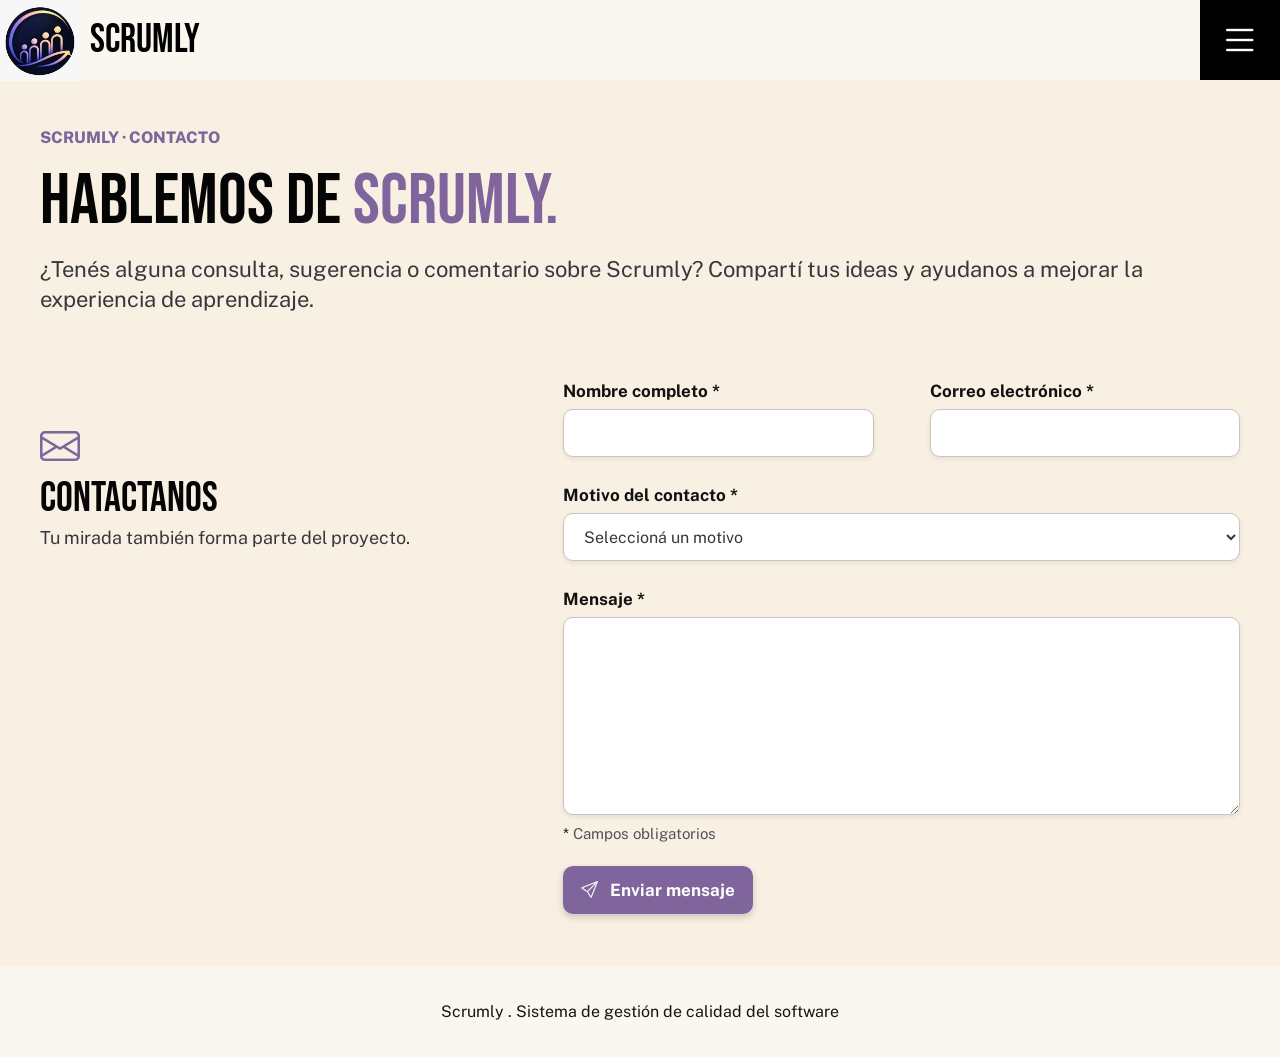
==== Contacto.html @ 3910c13b "Quinta entrega" ====
<!-- Declara que el documento usa HTML5. -->
<!DOCTYPE html>
<html lang="es">
	<head>
		<!-- Codificación, vista adaptable y título de la pestaña -->
		<meta charset="UTF-8" />
		<meta name="viewport" content="width=device-width, initial-scale=1.0" />
		<title>SCRUMLY - Contacto</title>

		<!-- Íconos, tipografías y hojas de estilo de esta página -->
		<link rel="stylesheet" href="https://cdn.jsdelivr.net/npm/bootstrap-icons@1.11.3/font/bootstrap-icons.min.css" />
		<link rel="preconnect" href="https://fonts.googleapis.com" />
		<link rel="preconnect" href="https://fonts.gstatic.com" crossorigin />
		<link href="https://fonts.googleapis.com/css2?family=Bebas+Neue&family=Public+Sans:wght@400;500;600;700;800;900&display=swap" rel="stylesheet" />
		<link rel="stylesheet" href="CSS/Contacto.css" />
		<link rel="stylesheet" href="CSS/menu.css" />
	</head>
	<body>
		<!-- Barra superior con el logo, el nombre del sitio y el acceso al menú -->
		<div class="Barra-de-Navegacion">
			<a href="index.html" class="Enlace-Logo">
				<img src="IMG/Logo-SCRUMLY.jpeg" alt="SCRUMLY Logo" class="logo-SCRUMLY" />
			</a>
			<p class="Titulo-Barra">SCRUMLY</p>
			<i class="Hambu bi-list" id="boton-menu"></i>

            <!-- Menú principal desplegable para navegar por las secciones del sitio -->
                <nav class="Menu" id="menu">
					<!-- Encabezado del panel de navegación -->
                    <div class="Menu-Titulo">
                        <span>MENÚ</span>
                    </div>

					<!-- Acceso directo a la página de inicio -->
                    <a href="index.html">
                        <i class="bi bi-house"></i>
                        <span>Inicio</span>
                    </a>

                    <!-- Sección desplegable de gestión de calidad -->
                    <div class="Item-Menu">
                        <div class="Titulo-Menu">
                            <i class="bi bi-patch-check"></i>

                            <span>
                                Gestión de la Calidad<br>
                                del Software
                            </span>

                            <i class="bi bi-chevron-down"></i>
                        </div>

                        <div class="Submenu">
                            <a href="Gestion-de-Calidad-del-Software.html#fundamentos-calidad">Fundamentos</a>
                            <a href="Gestion-de-Calidad-del-Software.html#calidad-agil">Técnicas de Aseguramiento de la Calidad</a>
                            <a href="Gestion-de-Calidad-del-Software.html#herramientas-calidad">Herramientas de Calidad</a>
                        </div>

                    </div>

					<!-- Sección desplegable de procesos de desarrollo -->
                    <div class="Item-Menu">
                        <div class="Titulo-Menu">
                            <i class="bi bi-bezier2"></i>
                            <span>Procesos de Desarrollo<br>de Software</span>
                            <i class="bi bi-chevron-down"></i>
                        </div>
                        <div class="Submenu">
                            <a href="Procesos-y-Desarrollo-de-Software.html#inicio-procesos">Ciclo de Vida del Desarrollo (SDLC)</a>
                            <a href="Procesos-y-Desarrollo-de-Software.html#modelo-cascada">Modelo en Cascada</a>
                            <a href="Procesos-y-Desarrollo-de-Software.html#modelo-v">Modelo en V</a>
                            <a href="Procesos-y-Desarrollo-de-Software.html#modelo-iterativo">Modelo Iterativo e Incremental</a>
                        </div>
                    </div>

					<!-- Sección desplegable de metodologías ágiles -->
                    <div class="Item-Menu">
                        <div class="Titulo-Menu">
                            <i class="bi bi-lightning-charge"></i>
                            <span>Metodologías Ágiles</span>
                            <i class="bi bi-chevron-down"></i>
                        </div>
                        <div class="Submenu">
                            <a href="Metodologias-Agiles.html#scrum-en-profundidad">Scrum en profundidad</a>
                            <a href="Metodologias-Agiles.html#kanban">Kanban</a>
                            <a href="Metodologias-Agiles.html#xp">XP (Extreme Programming)</a>
                            <a href="Procesos-y-Desarrollo-de-Software.html#comparacion-modelos">Comparativa con modelos tradicionales</a>
                        </div>
                    </div>

					<!-- Sección desplegable de recursos y materiales de aprendizaje -->
                    <div class="Item-Menu">
                        <div class="Titulo-Menu">
                            <i class="bi bi-book"></i>
                            <span>Recursos y Aprendizajes</span>
                            <i class="bi bi-chevron-down"></i>
                        </div>
                        <div class="Submenu">
                            <a href="Recursos-y-Aprendizajes.html#glosario">Glosario</a>
                            <a href="Recursos-y-Aprendizajes.html#preguntas-frecuentes">Preguntas Frecuentes</a>
                            <a href="Recursos-y-Aprendizajes.html#enlaces-interes">Enlaces de Interés</a>
                            <a href="Recursos-y-Aprendizajes.html#ejercicios-practicos">Ejercicios y Casos Prácticos</a>
                        </div>
                    </div>

					<!-- Enlaces directos a las páginas de equipo y contacto -->
                    <a href="Sobre-Nosotros.html"><i class="bi bi-people"></i><span>Sobre Nosotros</span></a>
                    <a href="Contacto.html" aria-current="page"><i class="bi bi-envelope"></i><span>Contacto</span></a>
                </nav>
            </div>

			<!-- Contenido principal de la página de contacto -->
		<div class="Pagina-Contacto">
			<!-- Presentación de la sección y motivo para ponerse en contacto -->
			<section class="Seccion-Principal-Contacto" aria-labelledby="titulo-principal-contacto">
				<p class="Antetitulo-Contacto">SCRUMLY · CONTACTO</p>
				<h1 id="titulo-principal-contacto">Hablemos de <span>Scrumly.</span></h1>
				<p class="Descripcion-Principal-Contacto">¿Tenés alguna consulta, sugerencia o comentario sobre Scrumly? Compartí tus ideas y ayudanos a mejorar la experiencia de aprendizaje.</p>
			</section>

			<!-- Introducción y formulario para enviar consultas, sugerencias o comentarios -->
			<section class="Seccion-Formulario-Contacto" id="formulario-contacto" aria-labelledby="titulo-formulario-contacto">
				<!-- Mensaje introductorio junto al formulario -->
				<div class="Introduccion-Formulario-Contacto">
					<i class="bi bi-envelope" aria-hidden="true"></i>
					<h2 id="titulo-formulario-contacto">Contactanos</h2>
					<p>Tu mirada también forma parte del proyecto.</p>
				</div>

				<!-- Formulario con campos requeridos y validación nativa del navegador -->
				<form class="Formulario-Contacto" method="post">
					<!-- Datos de contacto y contenido del mensaje -->
					<div class="Campos-Contacto">
						<!-- Nombre de la persona que envía el mensaje -->
						<div class="Campo-Contacto">
							<label for="nombre-contacto">Nombre completo <span aria-hidden="true">*</span></label>
							<input id="nombre-contacto" name="nombre" type="text" autocomplete="name" required />
						</div>
						<!-- Correo para poder identificar el remitente -->
						<div class="Campo-Contacto">
							<label for="correo-contacto">Correo electrónico <span aria-hidden="true">*</span></label>
							<input id="correo-contacto" name="correo" type="email" autocomplete="email" required />
						</div>
						<!-- Motivo elegido para clasificar el contacto -->
						<div class="Campo-Contacto Campo-Contacto-Completo">
							<label for="motivo-contacto">Motivo del contacto <span aria-hidden="true">*</span></label>
							<select id="motivo-contacto" name="motivo" required>
								<option value="" selected disabled>Seleccioná un motivo</option>
								<option value="consulta">Consulta</option>
								<option value="sugerencia">Sugerencia</option>
								<option value="comentario">Comentario</option>
								<option value="otro">Otro</option>
							</select>
						</div>
						<!-- Texto libre con el mensaje de la persona -->
						<div class="Campo-Contacto Campo-Contacto-Completo">
							<label for="mensaje-contacto">Mensaje <span aria-hidden="true">*</span></label>
							<textarea id="mensaje-contacto" name="mensaje" required></textarea>
						</div>
					</div>
					<!-- Aclaración sobre los campos requeridos y botón de envío -->
					<p class="Nota-Campos-Contacto"><span aria-hidden="true">*</span> Campos obligatorios</p>
					<button class="Boton-Enviar-Contacto" type="submit"><i class="bi bi-send" aria-hidden="true"></i>Enviar mensaje</button>
				</form>
			</section>
		</div>

        <!-- Pie de página compartido con el resto del sitio -->
        <div class="Seccion-footer">
            <footer>
                <p class="Parrafo-Pie"> Scrumly . Sistema de gestión de calidad del software</p>               
            </footer>
        </div>

		<!-- Lógica general del menú y las interacciones del sitio -->
        <script src="JS/script.js"></script>
    </body>
---- CSS/Contacto.css ----
/* Incluye bordes y rellenos dentro del ancho declarado de los elementos. */
*,
*::before,
*::after {
	box-sizing: border-box;
}

/* Apariencia base y fondo general de la página de contacto. */
body {
	margin: 0;
	background: #f8f0e3;
	color: #151515;
	font-family: 'Public Sans', sans-serif;
}

/* Variables de color locales para reutilizar acentos y bordes. */
.Pagina-Contacto {
	--color-acento-contacto: #80649c;
	--color-borde-contacto: rgba(164, 135, 101, 0.42);
}

/* Ancho máximo común y centrado de la portada y el formulario. */
.Seccion-Principal-Contacto,
.Seccion-Formulario-Contacto {
	width: min(100% - 64px, 1200px);
	margin: 0 auto;
}

/* Espaciado de la portada superior. */
.Seccion-Principal-Contacto {
	padding: 48px 0 38px;
}

/* Antetítulo que identifica la página actual. */
.Antetitulo-Contacto {
	margin: 0 0 20px;
	color: var(--color-acento-contacto);
	font-size: 16px;
	font-weight: 800;
}

/* Título principal; la palabra dentro de span recibe el color violeta. */
.Seccion-Principal-Contacto h1 {
	margin: 0;
	color: #050505;
	font-family: 'Bebas Neue', sans-serif;
	font-size: clamp(56px, 6vw, 72px);
	font-weight: 400;
	line-height: 0.98;
}

/* Resaltado de la marca dentro del título principal. */
.Seccion-Principal-Contacto h1 span {
	color: var(--color-acento-contacto);
}

/* Texto que explica para qué se puede usar el formulario. */
.Descripcion-Principal-Contacto {
	max-width: 1120px;
	margin: 16px 0 0;
	color: #38373b;
	font-size: 22px;
	line-height: 1.4;
}

/* Distribución en dos columnas: presentación a la izquierda y formulario a la derecha. */
.Seccion-Formulario-Contacto {
	display: grid;
	grid-template-columns: minmax(260px, 0.8fr) minmax(0, 1.2fr);
	gap: 72px;
	padding: 28px 0 52px;
}

/* Alinea verticalmente el mensaje introductorio con los campos. */
.Introduccion-Formulario-Contacto {
	padding-top: 42px;
}

/* Ícono de correo de la introducción del formulario. */
.Introduccion-Formulario-Contacto > i {
	color: var(--color-acento-contacto);
	font-size: 40px;
}

/* Encabezado de la columna introductoria. */
.Introduccion-Formulario-Contacto h2 {
	margin: 8px 0 4px;
	color: #050505;
	font-family: 'Bebas Neue', sans-serif;
	font-size: 42px;
	font-weight: 400;
	line-height: 1;
}

/* Texto breve debajo del encabezado del formulario. */
.Introduccion-Formulario-Contacto p {
	margin: 0;
	color: #38373b;
	font-size: 18px;
	line-height: 1.5;
}

/* Evita que el formulario desborde la columna que lo contiene. */
.Formulario-Contacto {
	min-width: 0;
}

/* Dos campos por fila en escritorio, con separación uniforme. */
.Campos-Contacto {
	display: grid;
	grid-template-columns: repeat(2, minmax(0, 1fr));
	gap: 28px 56px;
}

/* Apila la etiqueta y el control de cada campo. */
.Campo-Contacto {
	display: flex;
	min-width: 0;
	flex-direction: column;
	gap: 8px;
}

/* Hace que los campos de motivo y mensaje ocupen toda la fila. */
.Campo-Contacto-Completo {
	grid-column: 1 / -1;
}

/* Apariencia de las etiquetas del formulario. */
.Campo-Contacto label {
	color: #111;
	font-size: 17px;
	font-weight: 700;
}

/* Mantiene visibles los indicadores de campo obligatorio. */
.Campo-Contacto label span,
.Nota-Campos-Contacto span {
	color: #111;
}

/* Estilo compartido para entradas, selector y área de texto. */
.Campo-Contacto input,
.Campo-Contacto select,
.Campo-Contacto textarea {
	width: 100%;
	border: 1px solid #c9c4bd;
	border-radius: 10px;
	background: #fff;
	color: #38373b;
	font: inherit;
	font-size: 16px;
	box-shadow: 0 2px 5px rgba(32, 27, 22, 0.08);
}

/* Altura y relleno de los controles de una sola línea. */
.Campo-Contacto input,
.Campo-Contacto select {
	height: 48px;
	padding: 0 16px;
}

/* Indica que las opciones del motivo pueden seleccionarse. */
.Campo-Contacto select {
	cursor: pointer;
}

/* Área amplia para redactar el mensaje. */
.Campo-Contacto textarea {
	min-height: 198px;
	padding: 14px 16px;
	resize: vertical;
}

/* Resalta los controles al navegar con teclado o darles foco. */
.Campo-Contacto input:focus-visible,
.Campo-Contacto select:focus-visible,
.Campo-Contacto textarea:focus-visible {
	border-color: var(--color-acento-contacto);
	outline: 3px solid rgba(128, 100, 156, 0.2);
	outline-offset: 1px;
}

/* Nota que explica el significado del asterisco. */
.Nota-Campos-Contacto {
	margin: 10px 0 24px;
	color: #55515a;
	font-size: 15px;
}

/* Botón principal para enviar el formulario. */
.Boton-Enviar-Contacto {
	display: inline-flex;
	align-items: center;
	justify-content: center;
	gap: 12px;
	min-height: 48px;
	padding: 10px 18px;
	border: 0;
	border-radius: 10px;
	background: var(--color-acento-contacto);
	color: #fff;
	cursor: pointer;
	font: inherit;
	font-size: 17px;
	font-weight: 700;
	box-shadow: 0 3px 7px rgba(32, 27, 22, 0.2);
	transition: background-color 0.2s ease, transform 0.2s ease;
}

/* Cambio visual del botón cuando el puntero pasa por encima. */
.Boton-Enviar-Contacto:hover {
	transform: translateY(-2px);
	background: #654b80;
}

/* Indicador visible de foco para navegación accesible por teclado. */
.Boton-Enviar-Contacto:focus-visible {
	outline: 3px solid #c8b5e4;
	outline-offset: 3px;
}

/* En tablet y móvil, apila introducción y formulario y reduce márgenes. */
@media (max-width: 760px) {
	.Seccion-Principal-Contacto,
	.Seccion-Formulario-Contacto {
		width: min(100% - 36px, 1200px);
	}

	.Seccion-Principal-Contacto {
		padding: 36px 0 22px;
	}

	.Antetitulo-Contacto {
		margin-bottom: 16px;
		font-size: 14px;
	}

	.Seccion-Principal-Contacto h1 {
		font-size: clamp(46px, 11vw, 62px);
	}

	.Descripcion-Principal-Contacto {
		font-size: 18px;
		line-height: 1.5;
	}

	.Seccion-Formulario-Contacto {
		grid-template-columns: 1fr;
		gap: 28px;
		padding: 20px 0 40px;
	}

	.Introduccion-Formulario-Contacto {
		padding-top: 0;
	}
}

/* En teléfonos estrechos, organiza cada campo en una sola columna. */
@media (max-width: 520px) {
	.Campos-Contacto {
		grid-template-columns: 1fr;
		gap: 20px;
	}

	.Campo-Contacto-Completo {
		grid-column: auto;
	}

	.Campo-Contacto textarea {
		min-height: 170px;
	}

	.Boton-Enviar-Contacto {
		width: 100%;
	}
}
---- CSS/menu.css ----
/* Barra y menú compartidos por todas las páginas */
.Barra-de-Navegacion {
    width: 100%;
    height: 80px;
    margin: 0;
    box-sizing: border-box;
    display: flex;
    align-items: center;
    justify-content: space-between;
    position: relative;
    z-index: 1000;
    background-color: #faf6f0;
}

.Enlace-Logo {
    display: block;
    line-height: 0;
}

.logo-SCRUMLY {
    width: 80px;
    height: auto;
}

.Titulo-Barra {
    margin: 0 auto 0 10px;
    color: #000000;
    font-family: 'Bebas Neue', sans-serif;
    font-size: 40px;
}

.Hambu {
    display: flex;
    align-items: center;
    justify-content: center;
    width: 80px;
    height: 80px;
    color: #ffffff;
    background-color: #000000;
    font-size: 40px;
    cursor: pointer;
}

.Menu {
    display: none;
    position: absolute;
    top: 80px;
    right: 0;
    width: 300px;
    background-color: #0B0D1A;
    border-radius: 0 0 15px 15px;
    z-index: 2000;
}

.Menu.activo {
    display: block;
}

.Menu-Titulo {
    padding: 15px 20px;
    color: white;
    font-family: 'Public Sans', sans-serif;
    font-weight: bold;
    border-bottom: 1px solid #333;
}

.Menu > a {
    display: flex;
    align-items: center;
    gap: 12px;
    padding: 15px 20px;
    color: white;
    text-decoration: none;
    font-family: 'Public Sans', sans-serif;
    font-size: 14px;
    border-bottom: 1px solid #333;
}

.Menu > a:hover {
    background-color: #171a2d;
}

.Menu i {
    color: #D8C8F2;
    font-size: 18px;
}

.Menu i.bi {
    padding: 0;
    background: transparent;
    border-radius: 0;
}

.Titulo-Menu {
    display: flex;
    align-items: center;
    gap: 10px;
    padding: 12px 15px;
    color: white;
    font-family: 'Public Sans', sans-serif;
    font-size: 13px;
    cursor: pointer;
    border-bottom: 1px solid #333;
}

.Titulo-Menu span {
    flex: 1;
}

.Submenu {
    display: none;
}

.Submenu.activo {
    display: block;
}

.Submenu a {
    display: block;
    padding: 7px 20px 7px 50px;
    color: white;
    text-decoration: none;
    font-family: 'Public Sans', sans-serif;
    font-size: 11px;
    border-bottom: 1px solid #222;
}

.Submenu a:hover {
    color: #D8C8F2;
}

.bi-chevron-down {
    transition: transform 0.3s ease;
}

.bi-chevron-down.girada {
    transform: rotate(180deg);
}

/* Pie de página */
.Seccion-footer {
    background-color: #faf6f0;
    width: 100%;
    margin: 0;
    padding: 20px;
    box-sizing: border-box;
    text-align: center;
}

.Parrafo-Pie {
    font-family: 'Public Sans', sans-serif;
}
@media (max-width: 768px) {
    .Barra-de-Navegacion {
        height: 70px;
        padding: 0 10px;
    }

    .logo-SCRUMLY {
        width: 60px;
    }

    .Titulo-Barra {
        margin-left: 5px;
        font-size: 32px;
    }

    .Hambu {
        width: 60px;
        height: 70px;
        font-size: 32px;
    }

    .Menu {
        top: 70px;
        right: 0;
        width: 55%;
        border-radius: 0 0 15px 15px;
    }

    .Menu-Titulo {
        padding: 12px 15px;
        font-size: 14px;
    }

    .Menu > a {
        gap: 8px;
        padding: 12px 15px;
        font-size: 12px;
    }

    .Menu i,
    .Menu .bi {
        font-size: 16px;
    }

    .Titulo-Menu {
        gap: 7px;
        padding: 10px 12px;
        font-size: 11px;
    }

    .Submenu a {
        padding: 6px 10px 6px 38px;
        font-size: 9px;
    }
}















/* =========================================================
   MENÚ RESPONSIVO: ANCHO Y ALTO SEGUROS EN TELÉFONOS
   ========================================================= */
@media (max-width: 768px) {
    .Menu {
        width: min(300px, calc(100vw - 16px));
        max-height: calc(100vh - 80px);
        overflow-y: auto;
        overscroll-behavior: contain;
    }

    .Titulo-Menu,
    .Menu > a,
    .Submenu a {
        min-width: 0;
        overflow-wrap: anywhere;
    }
}
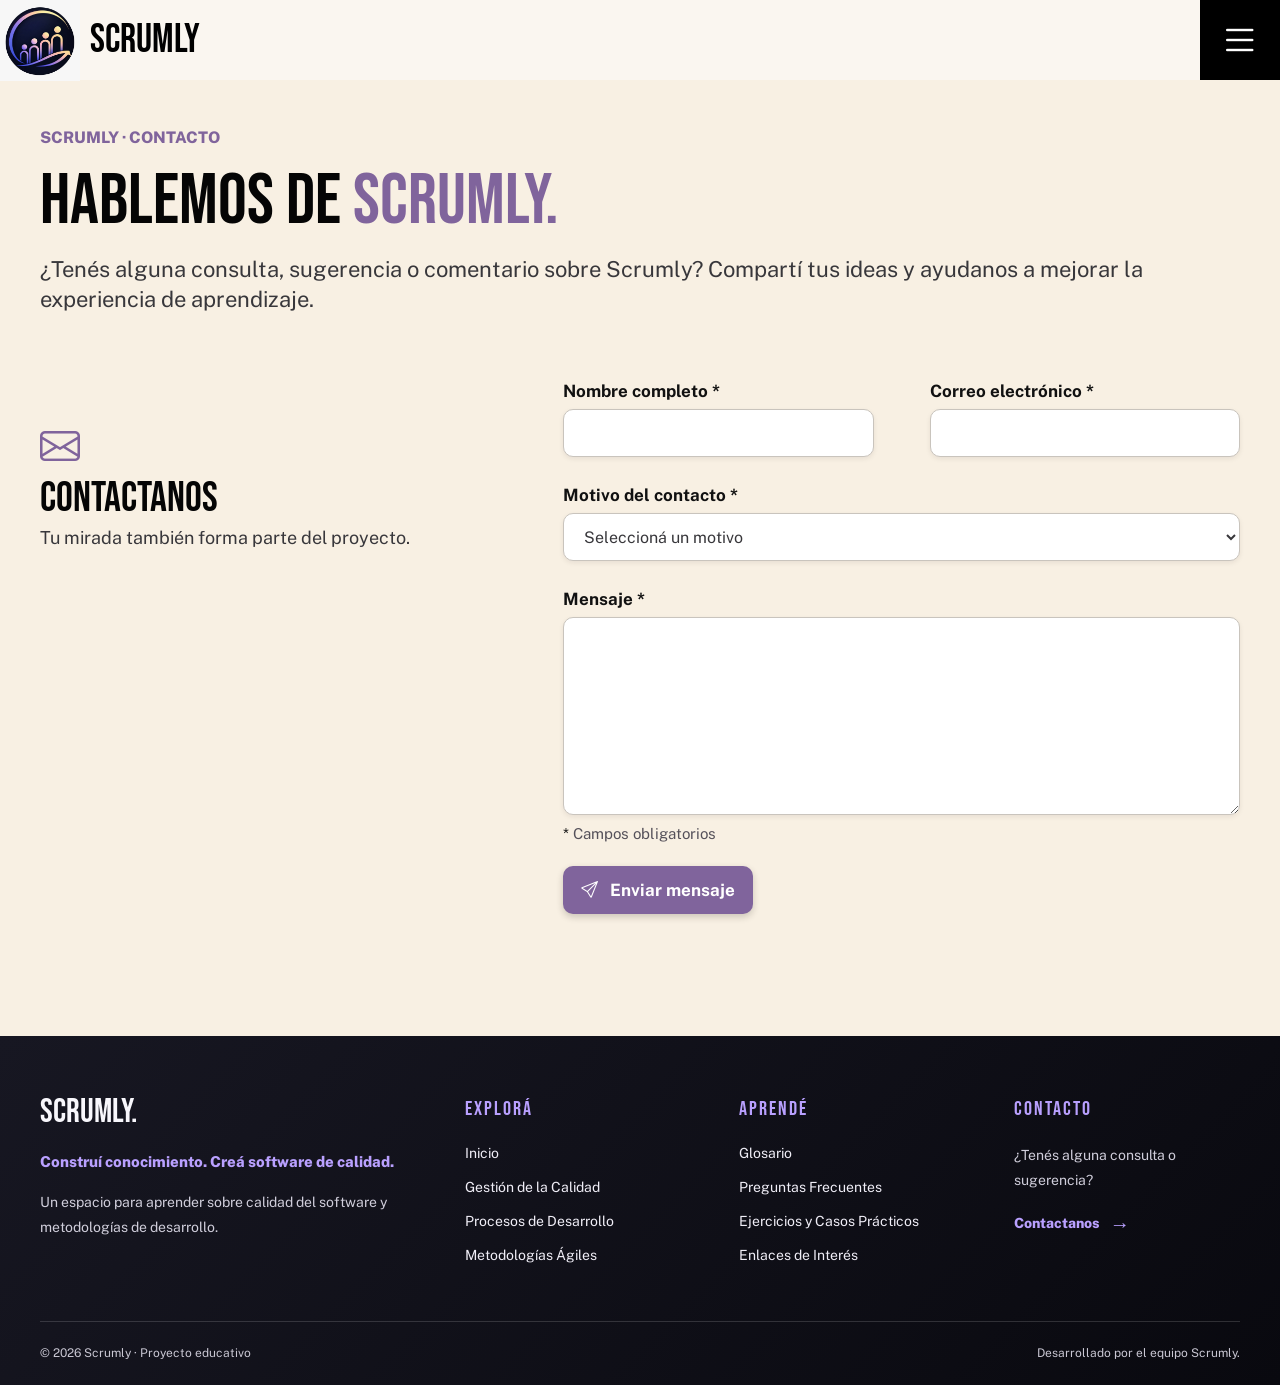
==== commit 84155bb9: "Novena entrega" ====
--- a/Contacto.html
+++ b/Contacto.html
@@ -14,6 +14,7 @@
 		<link href="https://fonts.googleapis.com/css2?family=Bebas+Neue&family=Public+Sans:wght@400;500;600;700;800;900&display=swap" rel="stylesheet" />
 		<link rel="stylesheet" href="CSS/Contacto.css" />
 		<link rel="stylesheet" href="CSS/menu.css" />
+		<link rel="stylesheet" href="CSS/footer.css">
 	</head>
 	<body>
 		<!-- Barra superior con el logo, el nombre del sitio y el acceso al menú -->
@@ -25,7 +26,8 @@
 			<i class="Hambu bi-list" id="boton-menu"></i>
 
             <!-- Menú principal desplegable para navegar por las secciones del sitio -->
-                <nav class="Menu" id="menu">
+                <div id="menu-container">
+                    <nav class="Menu" id="menu">
 					<!-- Encabezado del panel de navegación -->
                     <div class="Menu-Titulo">
                         <span>MENÚ</span>
@@ -81,10 +83,10 @@
                             <i class="bi bi-chevron-down"></i>
                         </div>
                         <div class="Submenu">
-                            <a href="Metodologias-Agiles.html#scrum-en-profundidad">Scrum en profundidad</a>
+                            <a href="Metodologias-Agiles.html#scrum">Scrum</a>
                             <a href="Metodologias-Agiles.html#kanban">Kanban</a>
                             <a href="Metodologias-Agiles.html#xp">XP (Extreme Programming)</a>
-                            <a href="Procesos-y-Desarrollo-de-Software.html#comparacion-modelos">Comparativa con modelos tradicionales</a>
+                            <a href="Metodologias-Agiles.html#comparativa">Comparador de metodologías</a>
                         </div>
                     </div>
 
@@ -100,13 +102,15 @@
                             <a href="Recursos-y-Aprendizajes.html#preguntas-frecuentes">Preguntas Frecuentes</a>
                             <a href="Recursos-y-Aprendizajes.html#enlaces-interes">Enlaces de Interés</a>
                             <a href="Recursos-y-Aprendizajes.html#ejercicios-practicos">Ejercicios y Casos Prácticos</a>
+							<a href="Recursos-y-Aprendizajes.html#encuesta-metodología">Encuesta sobre Metodologías</a>
                         </div>
                     </div>
 
 					<!-- Enlaces directos a las páginas de equipo y contacto -->
                     <a href="Sobre-Nosotros.html"><i class="bi bi-people"></i><span>Sobre Nosotros</span></a>
                     <a href="Contacto.html" aria-current="page"><i class="bi bi-envelope"></i><span>Contacto</span></a>
-                </nav>
+                    </nav>
+                </div>
             </div>
 
 			<!-- Contenido principal de la página de contacto -->
@@ -165,12 +169,10 @@
 			</section>
 		</div>
 
-        <!-- Pie de página compartido con el resto del sitio -->
-        <div class="Seccion-footer">
-            <footer>
-                <p class="Parrafo-Pie"> Scrumly . Sistema de gestión de calidad del software</p>               
-            </footer>
-        </div>
+        <!-- Sección pie -->
+		<div id="footer-container"></div>
+
+		<script src="JS/footer.js"></script>
 
 		<!-- Lógica general del menú y las interacciones del sitio -->
         <script src="JS/script.js"></script>
--- a/CSS/Contacto.css
+++ b/CSS/Contacto.css
@@ -220,6 +220,13 @@
 }
 
 /* En tablet y móvil, apila introducción y formulario y reduce márgenes. */
+
+
+
+/* En teléfonos estrechos, organiza cada campo en una sola columna. */
+
+
+/* Media queries: ajustes para tablets y teléfonos */
 @media (max-width: 760px) {
 	.Seccion-Principal-Contacto,
 	.Seccion-Formulario-Contacto {
@@ -255,7 +262,6 @@
 	}
 }
 
-/* En teléfonos estrechos, organiza cada campo en una sola columna. */
 @media (max-width: 520px) {
 	.Campos-Contacto {
 		grid-template-columns: 1fr;
--- a/CSS/menu.css
+++ b/CSS/menu.css
@@ -67,17 +67,38 @@
 .Menu > a {
     display: flex;
     align-items: center;
+    justify-content: flex-start;
     gap: 12px;
+    width: 100%;
     padding: 15px 20px;
     color: white;
     text-decoration: none;
     font-family: 'Public Sans', sans-serif;
     font-size: 14px;
     border-bottom: 1px solid #333;
-}
-
-.Menu > a:hover {
+    transition: background-color 0.2s ease;
+}
+
+.Menu > a:hover,
+.Menu > a:focus-visible,
+.Menu > a:active,
+.Item-Menu:hover > .Titulo-Menu,
+.Item-Menu:focus-within > .Titulo-Menu,
+.Titulo-Menu:hover,
+.Titulo-Menu:focus-visible,
+.Titulo-Menu:active,
+.Submenu a:hover,
+.Submenu a:focus-visible,
+.Submenu a:active {
     background-color: #171a2d;
+}
+
+.Menu > a > i {
+    flex: 0 0 18px;
+}
+
+.Menu > a > span {
+    flex: 1;
 }
 
 .Menu i {
@@ -101,6 +122,7 @@
     font-size: 13px;
     cursor: pointer;
     border-bottom: 1px solid #333;
+    transition: background-color 0.2s ease;
 }
 
 .Titulo-Menu span {
@@ -123,9 +145,11 @@
     font-family: 'Public Sans', sans-serif;
     font-size: 11px;
     border-bottom: 1px solid #222;
-}
-
-.Submenu a:hover {
+    transition: background-color 0.2s ease, color 0.2s ease;
+}
+
+.Submenu a:hover,
+.Submenu a:focus-visible {
     color: #D8C8F2;
 }
 
@@ -154,10 +178,6 @@
     .Barra-de-Navegacion {
         height: 70px;
         padding: 0 10px;
-    }
-
-    .logo-SCRUMLY {
-        width: 60px;
     }
 
     .Titulo-Barra {
--- a/CSS/footer.css
+++ b/CSS/footer.css
@@ -0,0 +1,153 @@
+/* ========================================
+   PIE DE PÁGINA COMPARTIDO DE SCRUMLY
+   ======================================== */
+
+.footer-scrumly {
+    width: 100%;
+    margin-top: 70px;
+    padding: 55px 24px 0;
+    box-sizing: border-box;
+    background: linear-gradient(135deg, #171722, #09090f);
+    color: #f8f7fc;
+    font-family: 'Public Sans', Arial, sans-serif;
+}
+
+.footer-scrumly *,
+.footer-scrumly *::before,
+.footer-scrumly *::after {
+    box-sizing: border-box;
+}
+
+.footer-contenido {
+    width: min(100%, 1200px);
+    margin: 0 auto;
+    display: grid;
+    grid-template-columns: 1.5fr 0.9fr 0.9fr 0.9fr;
+    gap: 48px;
+    padding-bottom: 55px;
+}
+
+.footer-marca h2 {
+    margin: 0 0 18px;
+    color: #f8f7fc;
+    font-family: 'Bebas Neue', sans-serif;
+    font-size: 34px;
+    font-weight: 400;
+}
+
+.footer-marca h3 {
+    margin: 0 0 16px;
+    color: #b9a0ff;
+    font-size: 15px;
+    line-height: 1.6;
+    font-weight: 800;
+}
+
+.footer-marca p,
+.footer-contacto p {
+    margin: 0;
+    color: #d0cedb;
+    font-size: 14px;
+    line-height: 1.8;
+}
+
+.footer-columna {
+    display: flex;
+    flex-direction: column;
+    align-items: flex-start;
+    gap: 13px;
+}
+
+.footer-columna h3 {
+    margin: 6px 0 9px;
+    color: #b9a0ff;
+    font-family: 'Bebas Neue', sans-serif;
+    font-size: 20px;
+    font-weight: 400;
+    letter-spacing: 2px;
+}
+
+.footer-columna a {
+    color: #f0eef7;
+    font-size: 14px;
+    line-height: 1.5;
+    text-decoration: none;
+    transition: color 0.2s ease, transform 0.2s ease;
+}
+
+.footer-columna a:hover {
+    color: #b9a0ff;
+    transform: translateX(3px);
+}
+
+.footer-contacto p {
+    margin-bottom: 2px;
+}
+
+.footer-columna .footer-enlace-contacto {
+    display: inline-flex;
+    align-items: center;
+    gap: 10px;
+    color: #b9a0ff;
+    font-weight: 800;
+}
+
+.footer-enlace-contacto span {
+    font-size: 20px;
+    transition: transform 0.2s ease;
+}
+
+.footer-enlace-contacto:hover span {
+    transform: translateX(5px);
+}
+
+.footer-inferior {
+    width: min(100%, 1200px);
+    margin: 0 auto;
+    padding: 22px 0;
+    border-top: 1px solid rgba(255, 255, 255, 0.15);
+    display: flex;
+    align-items: center;
+    justify-content: space-between;
+    gap: 20px;
+}
+
+.footer-inferior p {
+    margin: 0;
+    color: #c9c7d3;
+    font-size: 12px;
+    line-height: 1.6;
+}
+
+/* Adaptación para tablets */
+@media (max-width: 900px) {
+    .footer-contenido {
+        grid-template-columns: repeat(2, minmax(0, 1fr));
+        gap: 38px;
+    }
+}
+
+/* Adaptación para celulares */
+@media (max-width: 560px) {
+    .footer-scrumly {
+        margin-top: 45px;
+        padding: 38px 22px 0;
+    }
+
+    .footer-contenido {
+        grid-template-columns: 1fr;
+        gap: 32px;
+        padding-bottom: 35px;
+    }
+
+    .footer-marca h2 {
+        font-size: 30px;
+    }
+
+    .footer-inferior {
+        align-items: flex-start;
+        flex-direction: column;
+        gap: 8px;
+        padding: 18px 0;
+    }
+}
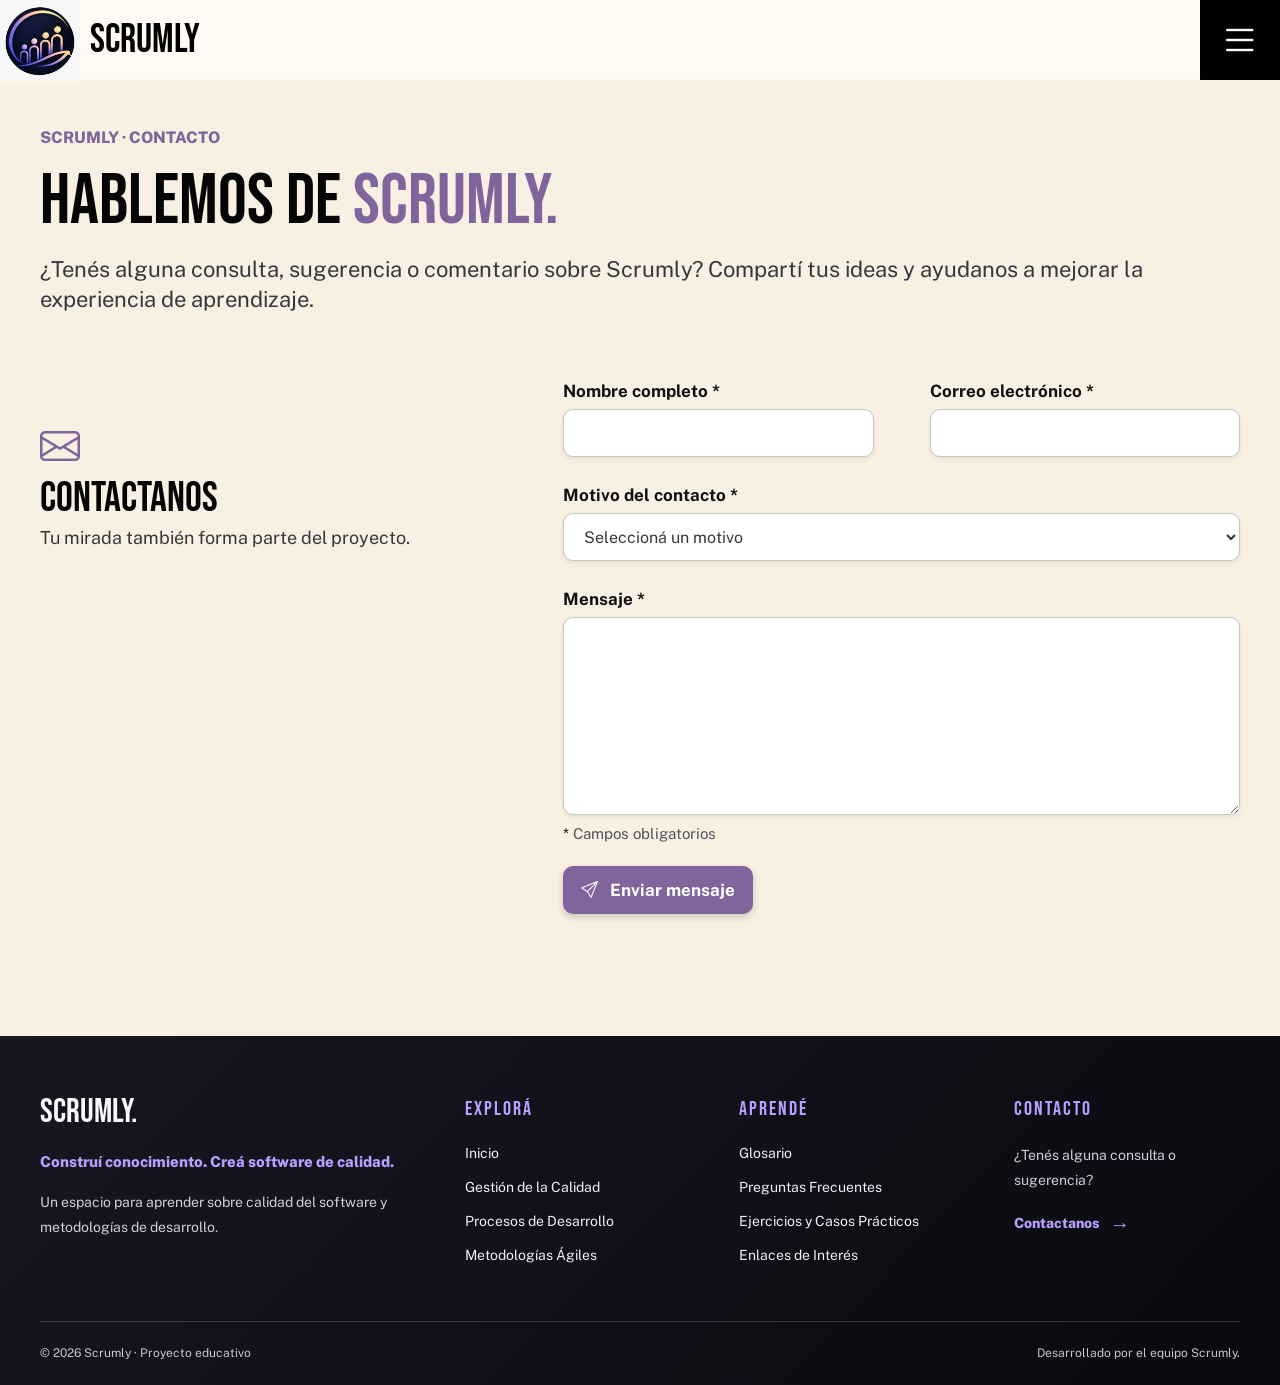
==== commit 3bd9ac3a: "Actualización de animacion" ====
--- a/Contacto.html
+++ b/Contacto.html
@@ -17,6 +17,15 @@
 		<link rel="stylesheet" href="CSS/footer.css">
 	</head>
 	<body>
+		
+<!-- Aviso de confirmación del formulario -->
+<div class="Aviso-Mensaje-Enviado" id="aviso-mensaje-enviado" role="status" aria-live="polite">
+    <span class="Icono-Mensaje-Enviado">
+        <i class="bi bi-check-lg" aria-hidden="true"></i>
+    </span>
+    <span>Mensaje enviado</span>
+</div>
+
 		<!-- Barra superior con el logo, el nombre del sitio y el acceso al menú -->
 		<div class="Barra-de-Navegacion">
 			<a href="index.html" class="Enlace-Logo">
--- a/CSS/Contacto.css
+++ b/CSS/Contacto.css
@@ -280,3 +280,81 @@
 		width: 100%;
 	}
 }
+
+
+/* Aviso flotante de mensaje enviado */
+.Aviso-Mensaje-Enviado {
+    position: fixed;
+    top: 50%;
+    left: 50%;
+    z-index: 9999;
+
+    display: flex;
+    align-items: center;
+    gap: 10px;
+
+    padding: 13px 20px;
+    border: 1px solid rgba(66, 145, 91, 0.28);
+    border-radius: 14px;
+
+    background: rgba(220, 245, 226, 0.94);
+    color: #245b36;
+
+    font-family: 'Public Sans', sans-serif;
+    font-size: 15px;
+    font-weight: 700;
+
+    box-shadow: 0 8px 28px rgba(26, 65, 39, 0.14);
+    backdrop-filter: blur(10px);
+
+    opacity: 0;
+    visibility: hidden;
+    pointer-events: none;
+
+    transform: translate(-50%, -45%) scale(0.96);
+    transition:
+        opacity 0.3s ease,
+        transform 0.3s ease,
+        visibility 0.3s ease;
+}
+
+/* Ícono verde con fondo translúcido */
+.Icono-Mensaje-Enviado {
+    display: flex;
+    align-items: center;
+    justify-content: center;
+
+    width: 27px;
+    height: 27px;
+    flex-shrink: 0;
+
+    border-radius: 50%;
+    background: rgba(67, 160, 94, 0.16);
+    color: #287844;
+    font-size: 19px;
+}
+
+/* Aparición centrada */
+.Aviso-Mensaje-Enviado.visible {
+    opacity: 1;
+    visibility: visible;
+    transform: translate(-50%, -50%) scale(1);
+}
+
+/* Ajuste para celulares */
+@media (max-width: 520px) {
+    .Aviso-Mensaje-Enviado {
+        width: max-content;
+        max-width: calc(100% - 32px);
+        padding: 12px 16px;
+        font-size: 14px;
+    }
+}
+
+/* Respeta la preferencia de movimiento reducido */
+@media (prefers-reduced-motion: reduce) {
+    .Aviso-Mensaje-Enviado {
+        transition: none;
+    }
+}
+
--- a/CSS/menu.css
+++ b/CSS/menu.css
@@ -1,4 +1,4 @@
-/* Barra y menú compartidos por todas las páginas */
+/* Barra superior, navegación desplegable y pie compartidos por todas las páginas. */
 .Barra-de-Navegacion {
     width: 100%;
     height: 80px;
@@ -9,7 +9,7 @@
     justify-content: space-between;
     position: relative;
     z-index: 1000;
-    background-color: #faf6f0;
+    background-color: #fffaf4;
 }
 
 .Enlace-Logo {
@@ -174,6 +174,7 @@
 .Parrafo-Pie {
     font-family: 'Public Sans', sans-serif;
 }
+/* En móvil, limita el menú al espacio visible y permite desplazarse por sus enlaces. */
 @media (max-width: 768px) {
     .Barra-de-Navegacion {
         height: 70px;
@@ -194,7 +195,10 @@
     .Menu {
         top: 70px;
         right: 0;
-        width: 55%;
+        width: min(300px, calc(100vw - 16px));
+        max-height: calc(100vh - 80px);
+        overflow-y: auto;
+        overscroll-behavior: contain;
         border-radius: 0 0 15px 15px;
     }
 
@@ -223,32 +227,6 @@
     .Submenu a {
         padding: 6px 10px 6px 38px;
         font-size: 9px;
-    }
-}
-
-
-
-
-
-
-
-
-
-
-
-
-
-
-
-/* =========================================================
-   MENÚ RESPONSIVO: ANCHO Y ALTO SEGUROS EN TELÉFONOS
-   ========================================================= */
-@media (max-width: 768px) {
-    .Menu {
-        width: min(300px, calc(100vw - 16px));
-        max-height: calc(100vh - 80px);
-        overflow-y: auto;
-        overscroll-behavior: contain;
     }
 
     .Titulo-Menu,
--- a/CSS/footer.css
+++ b/CSS/footer.css
@@ -20,11 +20,17 @@
 
 .footer-contenido {
     width: min(100%, 1200px);
+    min-width: 0;
     margin: 0 auto;
     display: grid;
-    grid-template-columns: 1.5fr 0.9fr 0.9fr 0.9fr;
+    grid-template-columns: minmax(0, 1.5fr) repeat(3, minmax(0, 0.9fr));
     gap: 48px;
     padding-bottom: 55px;
+}
+
+.footer-marca,
+.footer-columna {
+    min-width: 0;
 }
 
 .footer-marca h2 {
@@ -117,6 +123,7 @@
     color: #c9c7d3;
     font-size: 12px;
     line-height: 1.6;
+    overflow-wrap: anywhere;
 }
 
 /* Adaptación para tablets */
@@ -125,23 +132,41 @@
         grid-template-columns: repeat(2, minmax(0, 1fr));
         gap: 38px;
     }
+
+    .footer-inferior {
+        align-items: flex-start;
+        flex-wrap: wrap;
+    }
 }
 
 /* Adaptación para celulares */
 @media (max-width: 560px) {
     .footer-scrumly {
         margin-top: 45px;
-        padding: 38px 22px 0;
+        padding: 38px 18px 0;
     }
 
     .footer-contenido {
-        grid-template-columns: 1fr;
-        gap: 32px;
+        grid-template-columns: repeat(2, minmax(0, 1fr));
+        gap: 28px 18px;
         padding-bottom: 35px;
+    }
+
+    .footer-marca,
+    .footer-contacto {
+        grid-column: 1 / -1;
     }
 
     .footer-marca h2 {
         font-size: 30px;
+    }
+
+    .footer-columna {
+        gap: 10px;
+    }
+
+    .footer-columna a {
+        overflow-wrap: anywhere;
     }
 
     .footer-inferior {
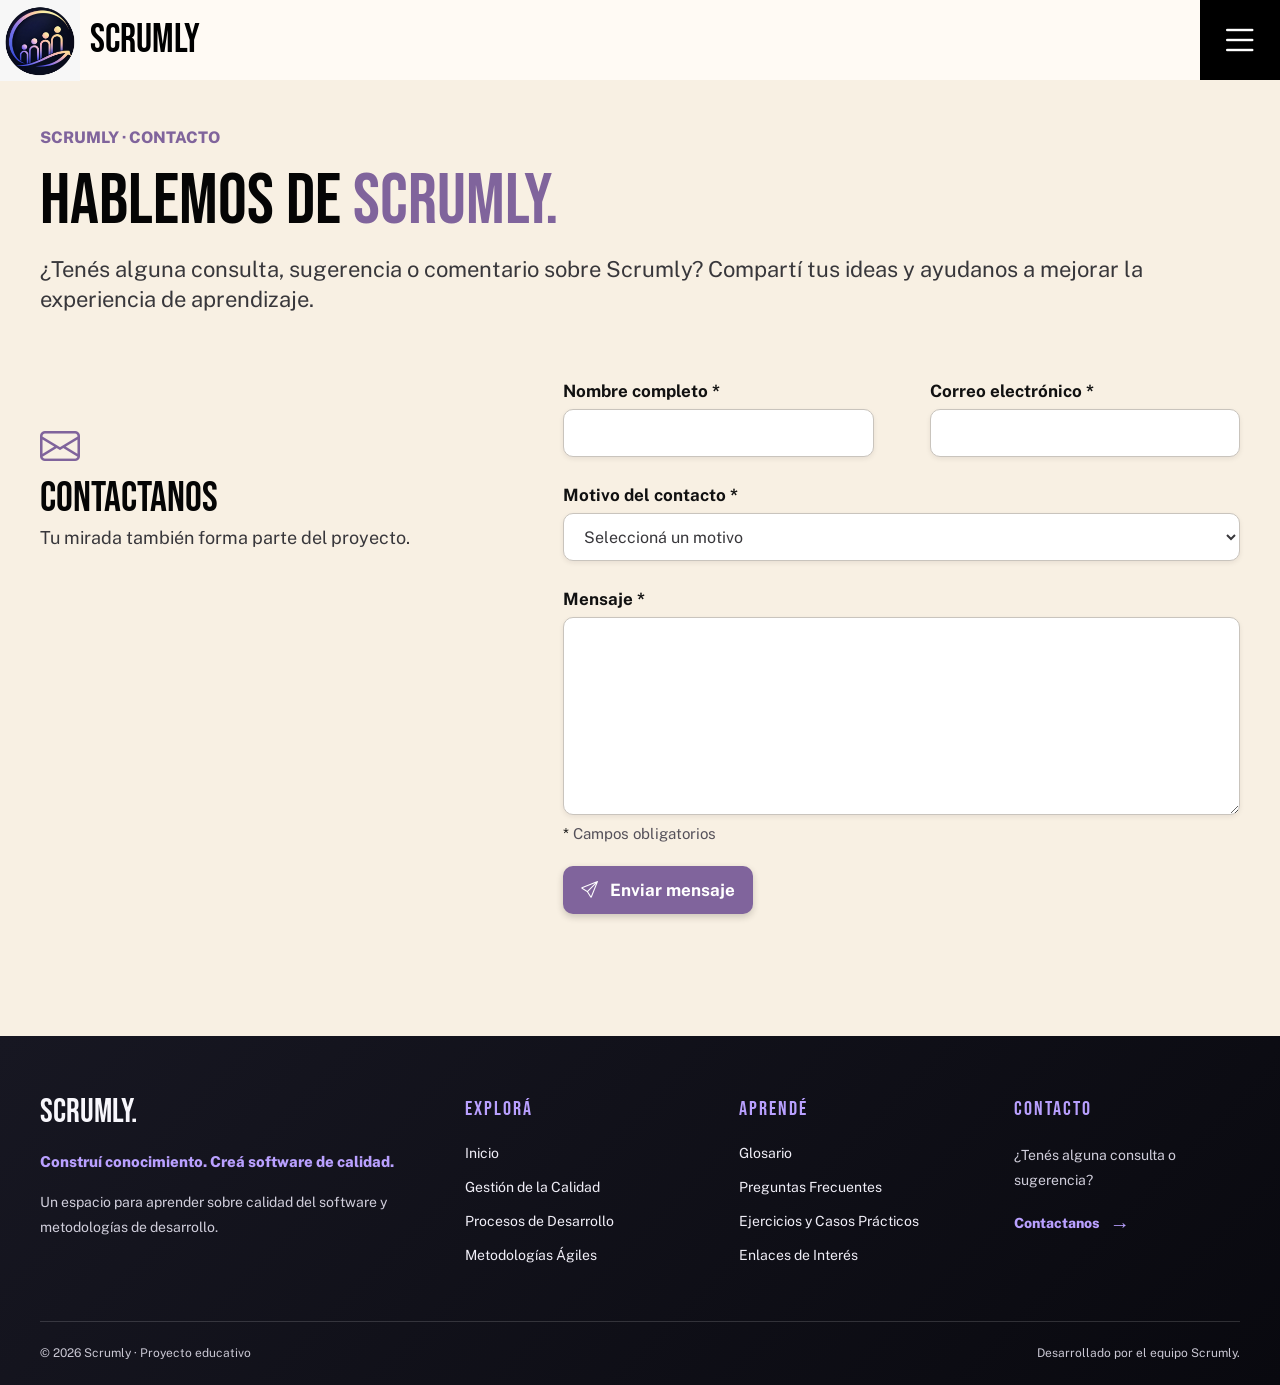
==== commit 92432f6d: "Detalles de pagina" ====
--- a/Contacto.html
+++ b/Contacto.html
@@ -18,109 +18,16 @@
 	</head>
 	<body>
 		
-<!-- Aviso de confirmación del formulario -->
-<div class="Aviso-Mensaje-Enviado" id="aviso-mensaje-enviado" role="status" aria-live="polite">
-    <span class="Icono-Mensaje-Enviado">
-        <i class="bi bi-check-lg" aria-hidden="true"></i>
-    </span>
-    <span>Mensaje enviado</span>
-</div>
+		<!-- Aviso de confirmación del formulario -->
+		<div class="Aviso-Mensaje-Enviado" id="aviso-mensaje-enviado" role="status" aria-live="polite">
+			<span class="Icono-Mensaje-Enviado">
+				<i class="bi bi-check-lg" aria-hidden="true"></i>
+			</span>
+			<span>Mensaje enviado</span>
+		</div>
 
 		<!-- Barra superior con el logo, el nombre del sitio y el acceso al menú -->
-		<div class="Barra-de-Navegacion">
-			<a href="index.html" class="Enlace-Logo">
-				<img src="IMG/Logo-SCRUMLY.jpeg" alt="SCRUMLY Logo" class="logo-SCRUMLY" />
-			</a>
-			<p class="Titulo-Barra">SCRUMLY</p>
-			<i class="Hambu bi-list" id="boton-menu"></i>
-
-            <!-- Menú principal desplegable para navegar por las secciones del sitio -->
-                <div id="menu-container">
-                    <nav class="Menu" id="menu">
-					<!-- Encabezado del panel de navegación -->
-                    <div class="Menu-Titulo">
-                        <span>MENÚ</span>
-                    </div>
-
-					<!-- Acceso directo a la página de inicio -->
-                    <a href="index.html">
-                        <i class="bi bi-house"></i>
-                        <span>Inicio</span>
-                    </a>
-
-                    <!-- Sección desplegable de gestión de calidad -->
-                    <div class="Item-Menu">
-                        <div class="Titulo-Menu">
-                            <i class="bi bi-patch-check"></i>
-
-                            <span>
-                                Gestión de la Calidad<br>
-                                del Software
-                            </span>
-
-                            <i class="bi bi-chevron-down"></i>
-                        </div>
-
-                        <div class="Submenu">
-                            <a href="Gestion-de-Calidad-del-Software.html#fundamentos-calidad">Fundamentos</a>
-                            <a href="Gestion-de-Calidad-del-Software.html#calidad-agil">Técnicas de Aseguramiento de la Calidad</a>
-                            <a href="Gestion-de-Calidad-del-Software.html#herramientas-calidad">Herramientas de Calidad</a>
-                        </div>
-
-                    </div>
-
-					<!-- Sección desplegable de procesos de desarrollo -->
-                    <div class="Item-Menu">
-                        <div class="Titulo-Menu">
-                            <i class="bi bi-bezier2"></i>
-                            <span>Procesos de Desarrollo<br>de Software</span>
-                            <i class="bi bi-chevron-down"></i>
-                        </div>
-                        <div class="Submenu">
-                            <a href="Procesos-y-Desarrollo-de-Software.html#inicio-procesos">Ciclo de Vida del Desarrollo (SDLC)</a>
-                            <a href="Procesos-y-Desarrollo-de-Software.html#modelo-cascada">Modelo en Cascada</a>
-                            <a href="Procesos-y-Desarrollo-de-Software.html#modelo-v">Modelo en V</a>
-                            <a href="Procesos-y-Desarrollo-de-Software.html#modelo-iterativo">Modelo Iterativo e Incremental</a>
-                        </div>
-                    </div>
-
-					<!-- Sección desplegable de metodologías ágiles -->
-                    <div class="Item-Menu">
-                        <div class="Titulo-Menu">
-                            <i class="bi bi-lightning-charge"></i>
-                            <span>Metodologías Ágiles</span>
-                            <i class="bi bi-chevron-down"></i>
-                        </div>
-                        <div class="Submenu">
-                            <a href="Metodologias-Agiles.html#scrum">Scrum</a>
-                            <a href="Metodologias-Agiles.html#kanban">Kanban</a>
-                            <a href="Metodologias-Agiles.html#xp">XP (Extreme Programming)</a>
-                            <a href="Metodologias-Agiles.html#comparativa">Comparador de metodologías</a>
-                        </div>
-                    </div>
-
-					<!-- Sección desplegable de recursos y materiales de aprendizaje -->
-                    <div class="Item-Menu">
-                        <div class="Titulo-Menu">
-                            <i class="bi bi-book"></i>
-                            <span>Recursos y Aprendizajes</span>
-                            <i class="bi bi-chevron-down"></i>
-                        </div>
-                        <div class="Submenu">
-                            <a href="Recursos-y-Aprendizajes.html#glosario">Glosario</a>
-                            <a href="Recursos-y-Aprendizajes.html#preguntas-frecuentes">Preguntas Frecuentes</a>
-                            <a href="Recursos-y-Aprendizajes.html#enlaces-interes">Enlaces de Interés</a>
-                            <a href="Recursos-y-Aprendizajes.html#ejercicios-practicos">Ejercicios y Casos Prácticos</a>
-							<a href="Recursos-y-Aprendizajes.html#encuesta-metodología">Encuesta sobre Metodologías</a>
-                        </div>
-                    </div>
-
-					<!-- Enlaces directos a las páginas de equipo y contacto -->
-                    <a href="Sobre-Nosotros.html"><i class="bi bi-people"></i><span>Sobre Nosotros</span></a>
-                    <a href="Contacto.html" aria-current="page"><i class="bi bi-envelope"></i><span>Contacto</span></a>
-                    </nav>
-                </div>
-            </div>
+		<div id="menu-container"></div>
 
 			<!-- Contenido principal de la página de contacto -->
 		<div class="Pagina-Contacto">
@@ -181,6 +88,7 @@
         <!-- Sección pie -->
 		<div id="footer-container"></div>
 
+		<script src="JS/menu.js"></script>
 		<script src="JS/footer.js"></script>
 
 		<!-- Lógica general del menú y las interacciones del sitio -->
--- a/CSS/menu.css
+++ b/CSS/menu.css
@@ -7,9 +7,15 @@
     display: flex;
     align-items: center;
     justify-content: space-between;
-    position: relative;
+    position: fixed;
+    top: 0;
+    left: 0;
     z-index: 1000;
     background-color: #fffaf4;
+}
+
+body {
+    padding-top: 80px;
 }
 
 .Enlace-Logo {
@@ -181,6 +187,10 @@
         padding: 0 10px;
     }
 
+    body {
+        padding-top: 70px;
+    }
+
     .Titulo-Barra {
         margin-left: 5px;
         font-size: 32px;
